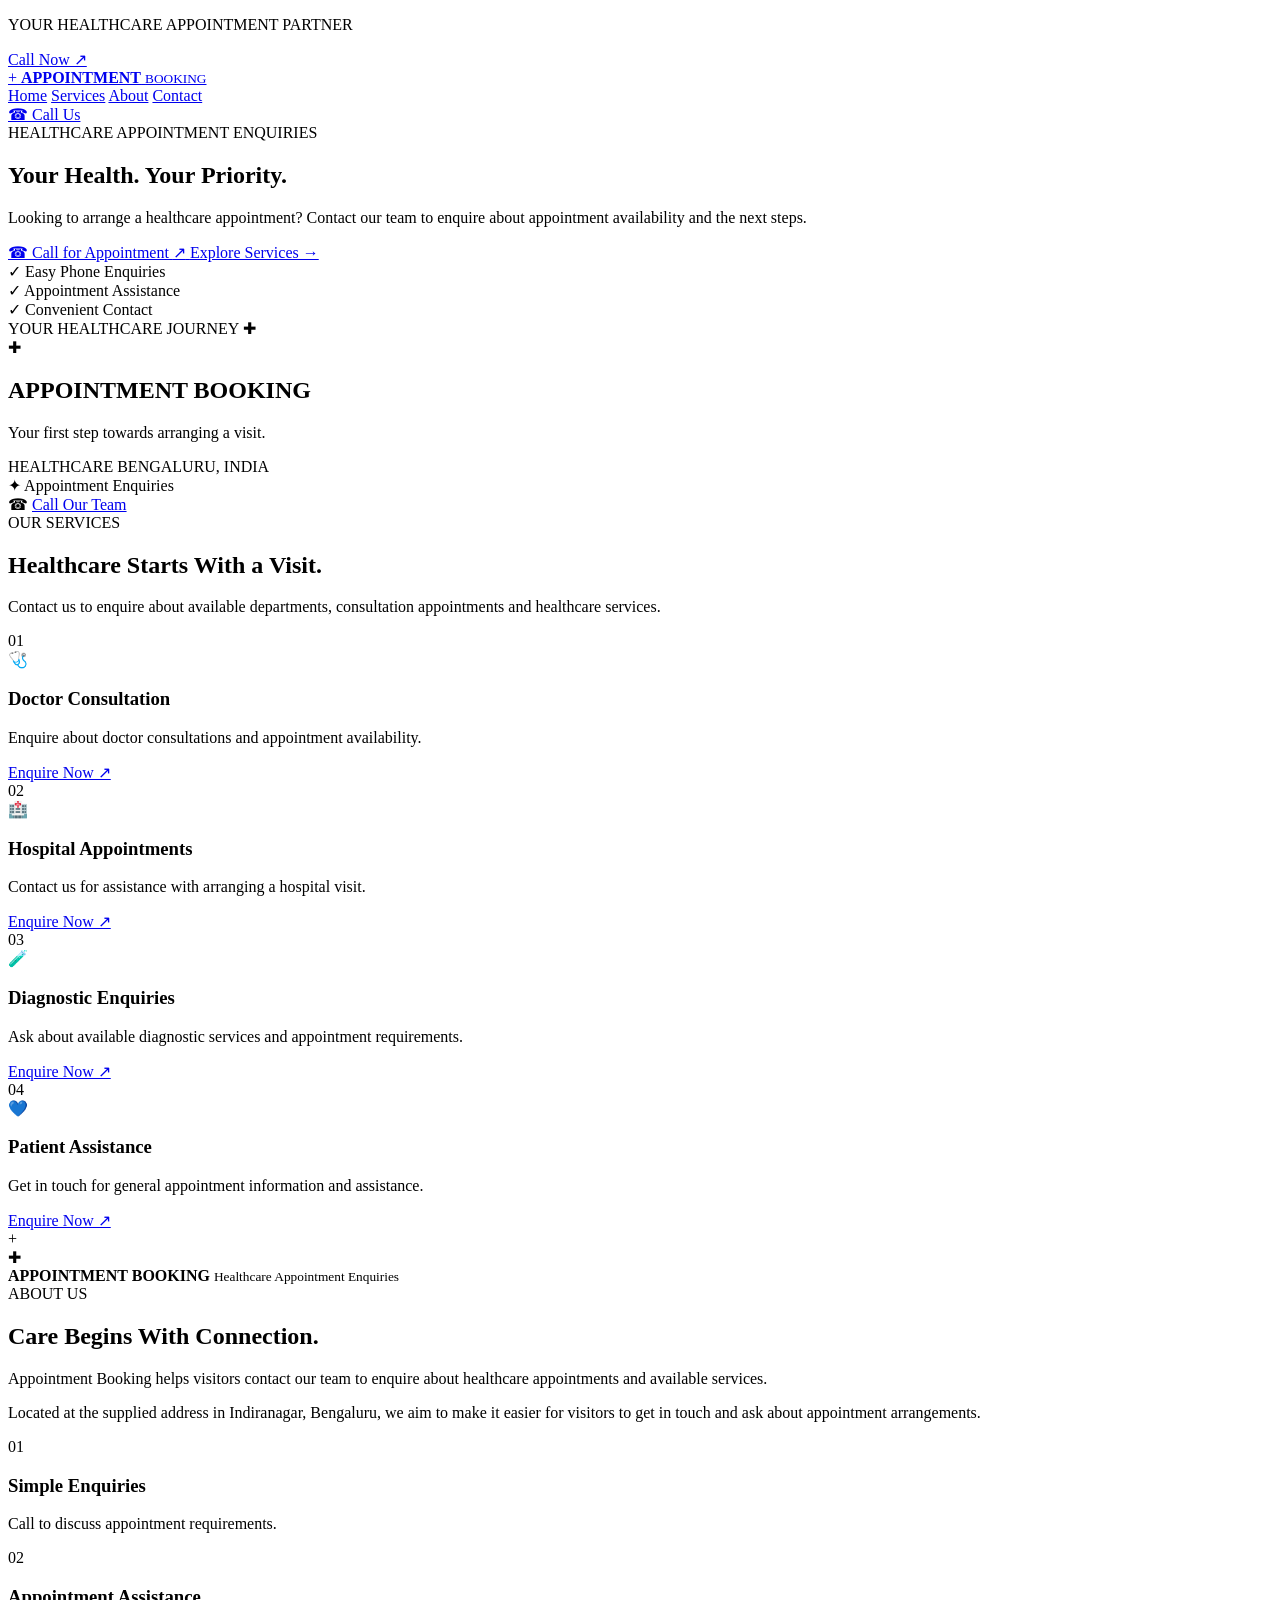
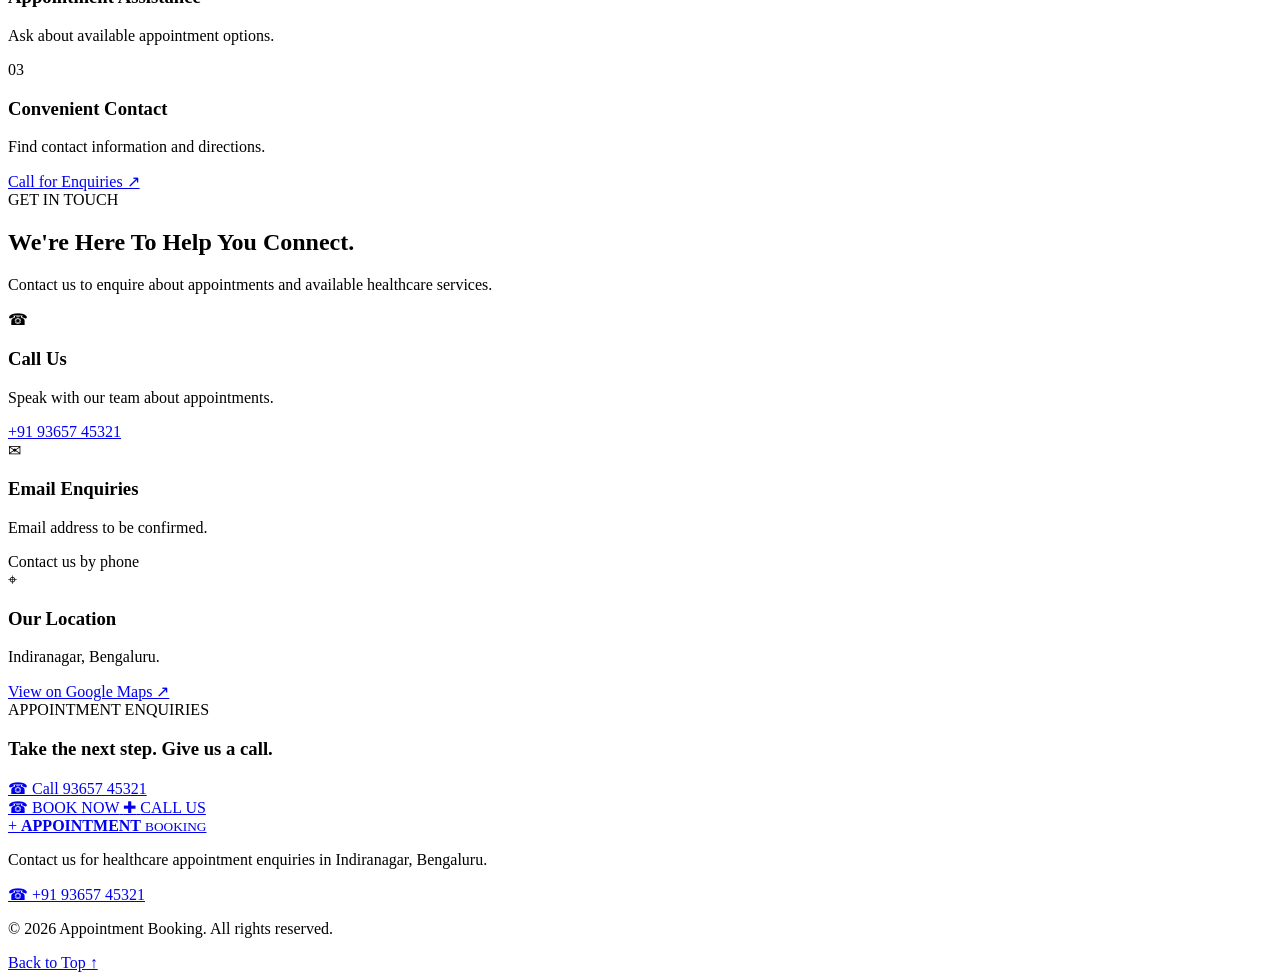
==== index.html @ e83b5f68 "Rename index (1).html to index.html" ====
<!DOCTYPE html>
<html lang="en">
<head>
    <meta charset="UTF-8">
    <meta name="viewport" content="width=device-width, initial-scale=1.0">
    <meta name="theme-color" content="#12304a">

    <meta name="description" content="Appointment Booking - Contact us to enquire about hospital appointments and healthcare services in Indiranagar, Bengaluru.">

    <title>Appointment Booking | Healthcare Appointments</title>

    <link rel="stylesheet" href="style.css">

    <link rel="preconnect" href="https://fonts.googleapis.com">
    <link rel="preconnect" href="https://fonts.gstatic.com" crossorigin>

    <link href="https://fonts.googleapis.com/css2?family=DM+Sans:wght@400;500;600;700&family=Manrope:wght@400;500;600;700;800&display=swap" rel="stylesheet">
</head>

<body>

<!-- ANNOUNCEMENT BAR -->
<div class="announcement-bar">
    <p>YOUR HEALTHCARE APPOINTMENT PARTNER</p>
    <a href="tel:+919365745321">Call Now ↗</a>
</div>

<!-- HEADER -->
<header class="main-header">

    <a href="#home" class="logo">
        <span class="logo-icon">+</span>

        <span class="logo-text">
            <strong>APPOINTMENT</strong>
            <small>BOOKING</small>
        </span>
    </a>

    <nav class="navigation">
        <a href="#home">Home</a>
        <a href="#services">Services</a>
        <a href="#about">About</a>
        <a href="#contact">Contact</a>
    </nav>

    <a href="tel:+919365745321" class="header-call">
        ☎ Call Us
    </a>

</header><!-- HERO SECTION -->
<section class="hero" id="home">

    <div class="hero-content">

        <div class="hero-badge">
            <span class="status-dot"></span>
            HEALTHCARE APPOINTMENT ENQUIRIES
        </div>

        <h1>
            Your Health.
            <span>Your Priority.</span>
        </h1>

        <p class="hero-description">
            Looking to arrange a healthcare appointment?
            Contact our team to enquire about appointment
            availability and the next steps.
        </p>

        <div class="hero-buttons">

            <a href="tel:+919365745321" class="btn-primary">
                ☎ Call for Appointment
                <span>↗</span>
            </a>

            <a href="#services" class="btn-secondary">
                Explore Services →
            </a>

        </div>

        <div class="hero-features">

            <div class="hero-feature">
                <span class="feature-icon">✓</span>
                Easy Phone Enquiries
            </div>

            <div class="hero-feature">
                <span class="feature-icon">✓</span>
                Appointment Assistance
            </div>

            <div class="hero-feature">
                <span class="feature-icon">✓</span>
                Convenient Contact
            </div>

        </div>

    </div>

    <div class="hero-visual">

        <div class="visual-glow"></div>

        <div class="repair-card medical-card">

            <div class="repair-card-top">
                <span class="card-label">YOUR HEALTHCARE JOURNEY</span>
                <span class="card-symbol">✚</span>
            </div>

            <div class="tool-illustration">
                <div class="tool-circle">
                    <span>✚</span>
                </div>
            </div>

            <h2>APPOINTMENT BOOKING</h2>

            <p>
                Your first step towards arranging a visit.
            </p>

            <div class="card-divider"></div>

            <div class="card-bottom">
                <span>HEALTHCARE</span>
                <span>BENGALURU, INDIA</span>
            </div>

        </div>

        <div class="floating-note note-top">
            <span>✦</span>
            Appointment Enquiries
        </div>

        <div class="floating-note note-bottom">
            <span>☎</span>
            <a href="tel:+919365745321">Call Our Team</a>
        </div>

    </div>

</section><!-- SERVICES SECTION -->
<section class="services-section" id="services">

    <div class="section-heading">

        <span class="section-tag">OUR SERVICES</span>

        <h2>
            Healthcare Starts
            <span>With a Visit.</span>
        </h2>

        <p>
            Contact us to enquire about available departments,
            consultation appointments and healthcare services.
        </p>

    </div>

    <div class="services-grid">

        <article class="service-card">
            <div class="service-number">01</div>
            <div class="service-icon">🩺</div>
            <h3>Doctor Consultation</h3>
            <p>
                Enquire about doctor consultations and
                appointment availability.
            </p>
            <a href="tel:+919365745321">Enquire Now ↗</a>
        </article>

        <article class="service-card">
            <div class="service-number">02</div>
            <div class="service-icon">🏥</div>
            <h3>Hospital Appointments</h3>
            <p>
                Contact us for assistance with arranging
                a hospital visit.
            </p>
            <a href="tel:+919365745321">Enquire Now ↗</a>
        </article>

        <article class="service-card">
            <div class="service-number">03</div>
            <div class="service-icon">🧪</div>
            <h3>Diagnostic Enquiries</h3>
            <p>
                Ask about available diagnostic services
                and appointment requirements.
            </p>
            <a href="tel:+919365745321">Enquire Now ↗</a>
        </article>

        <article class="service-card">
            <div class="service-number">04</div>
            <div class="service-icon">💙</div>
            <h3>Patient Assistance</h3>
            <p>
                Get in touch for general appointment
                information and assistance.
            </p>
            <a href="tel:+919365745321">Enquire Now ↗</a>
        </article>

    </div>

</section><!-- ABOUT SECTION -->
<section class="about-section" id="about">

    <div class="about-visual medical-visual">

        <div class="about-decoration">
            +
        </div>

        <div class="about-label">
            <span class="about-label-icon">✚</span>

            <div>
                <strong>APPOINTMENT BOOKING</strong>
                <small>Healthcare Appointment Enquiries</small>
            </div>
        </div>

    </div>

    <div class="about-content">

        <span class="section-tag">ABOUT US</span>

        <h2>
            Care Begins
            <span>With Connection.</span>
        </h2>

        <p>
            Appointment Booking helps visitors contact our team
            to enquire about healthcare appointments and
            available services.
        </p>

        <p>
            Located at the supplied address in Indiranagar,
            Bengaluru, we aim to make it easier for visitors
            to get in touch and ask about appointment arrangements.
        </p>

        <div class="about-points">

            <div class="about-point">
                <span>01</span>
                <div>
                    <h3>Simple Enquiries</h3>
                    <p>Call to discuss appointment requirements.</p>
                </div>
            </div>

            <div class="about-point">
                <span>02</span>
                <div>
                    <h3>Appointment Assistance</h3>
                    <p>Ask about available appointment options.</p>
                </div>
            </div>

            <div class="about-point">
                <span>03</span>
                <div>
                    <h3>Convenient Contact</h3>
                    <p>Find contact information and directions.</p>
                </div>
            </div>

        </div>

        <a href="tel:+919365745321" class="btn-primary">
            Call for Enquiries ↗
        </a>

    </div>

</section><!-- CONTACT SECTION -->
<section class="contact-section" id="contact">

    <div class="contact-heading">

        <span class="section-tag">GET IN TOUCH</span>

        <h2>
            We're Here
            <span>To Help You Connect.</span>
        </h2>

        <p>
            Contact us to enquire about appointments
            and available healthcare services.
        </p>

    </div>

    <div class="contact-grid">

        <div class="contact-card">

            <span class="contact-icon">☎</span>

            <h3>Call Us</h3>

            <p>Speak with our team about appointments.</p>

            <a href="tel:+919365745321">
                +91 93657 45321
            </a>

        </div>

        <div class="contact-card">

            <span class="contact-icon">✉</span>

            <h3>Email Enquiries</h3>

            <p>Email address to be confirmed.</p>

            <span class="contact-detail">
                Contact us by phone
            </span>

        </div>

        <div class="contact-card">

            <span class="contact-icon">⌖</span>

            <h3>Our Location</h3>

            <p>Indiranagar, Bengaluru.</p>

            <a
                href="https://www.google.com/maps/search/?api=1&query=3280%2C%2012th%20Main%20Road%2C%20HAL%202nd%20Stage%2C%20Appareddipalya%2C%20Indiranagar%2C%20Bengaluru%2C%20Karnataka%20560008"
                target="_blank"
                rel="noopener noreferrer">
                View on Google Maps ↗
            </a>

        </div>

    </div>

    <div class="contact-cta">

        <div>
            <span class="cta-label">APPOINTMENT ENQUIRIES</span>
            <h3>Take the next step. Give us a call.</h3>
        </div>

        <a href="tel:+919365745321" class="btn-light">
            ☎ Call 93657 45321
        </a>

    </div>

</section><!-- LEFT HANGING CALL BUTTON -->
<a
    href="tel:+919365745321"
    class="hanging-call hanging-left"
    aria-label="Call for hospital appointment enquiries">

    <span class="hanging-icon">☎</span>
    <span class="hanging-text">BOOK NOW</span>

</a>

<!-- RIGHT HANGING CALL BUTTON -->
<a
    href="tel:+919365745321"
    class="hanging-call hanging-right"
    aria-label="Call for appointment assistance">

    <span class="hanging-icon">✚</span>
    <span class="hanging-text">CALL US</span>

</a><!-- FOOTER -->
<footer class="site-footer">

    <div class="footer-main">

        <a href="#home" class="logo footer-logo">

            <span class="logo-icon">+</span>

            <span class="logo-text">
                <strong>APPOINTMENT</strong>
                <small>BOOKING</small>
            </span>

        </a>

        <p>
            Contact us for healthcare appointment enquiries
            in Indiranagar, Bengaluru.
        </p>

        <a href="tel:+919365745321" class="footer-phone">
            ☎ +91 93657 45321
        </a>

    </div>

    <div class="footer-bottom">

        <p>
            © <span id="current-year">2026</span>
            Appointment Booking. All rights reserved.
        </p>

        <a href="#home">Back to Top ↑</a>

    </div>

</footer>

<script>
    document.getElementById("current-year").textContent =
        new Date().getFullYear();
</script>

</body>
</html>
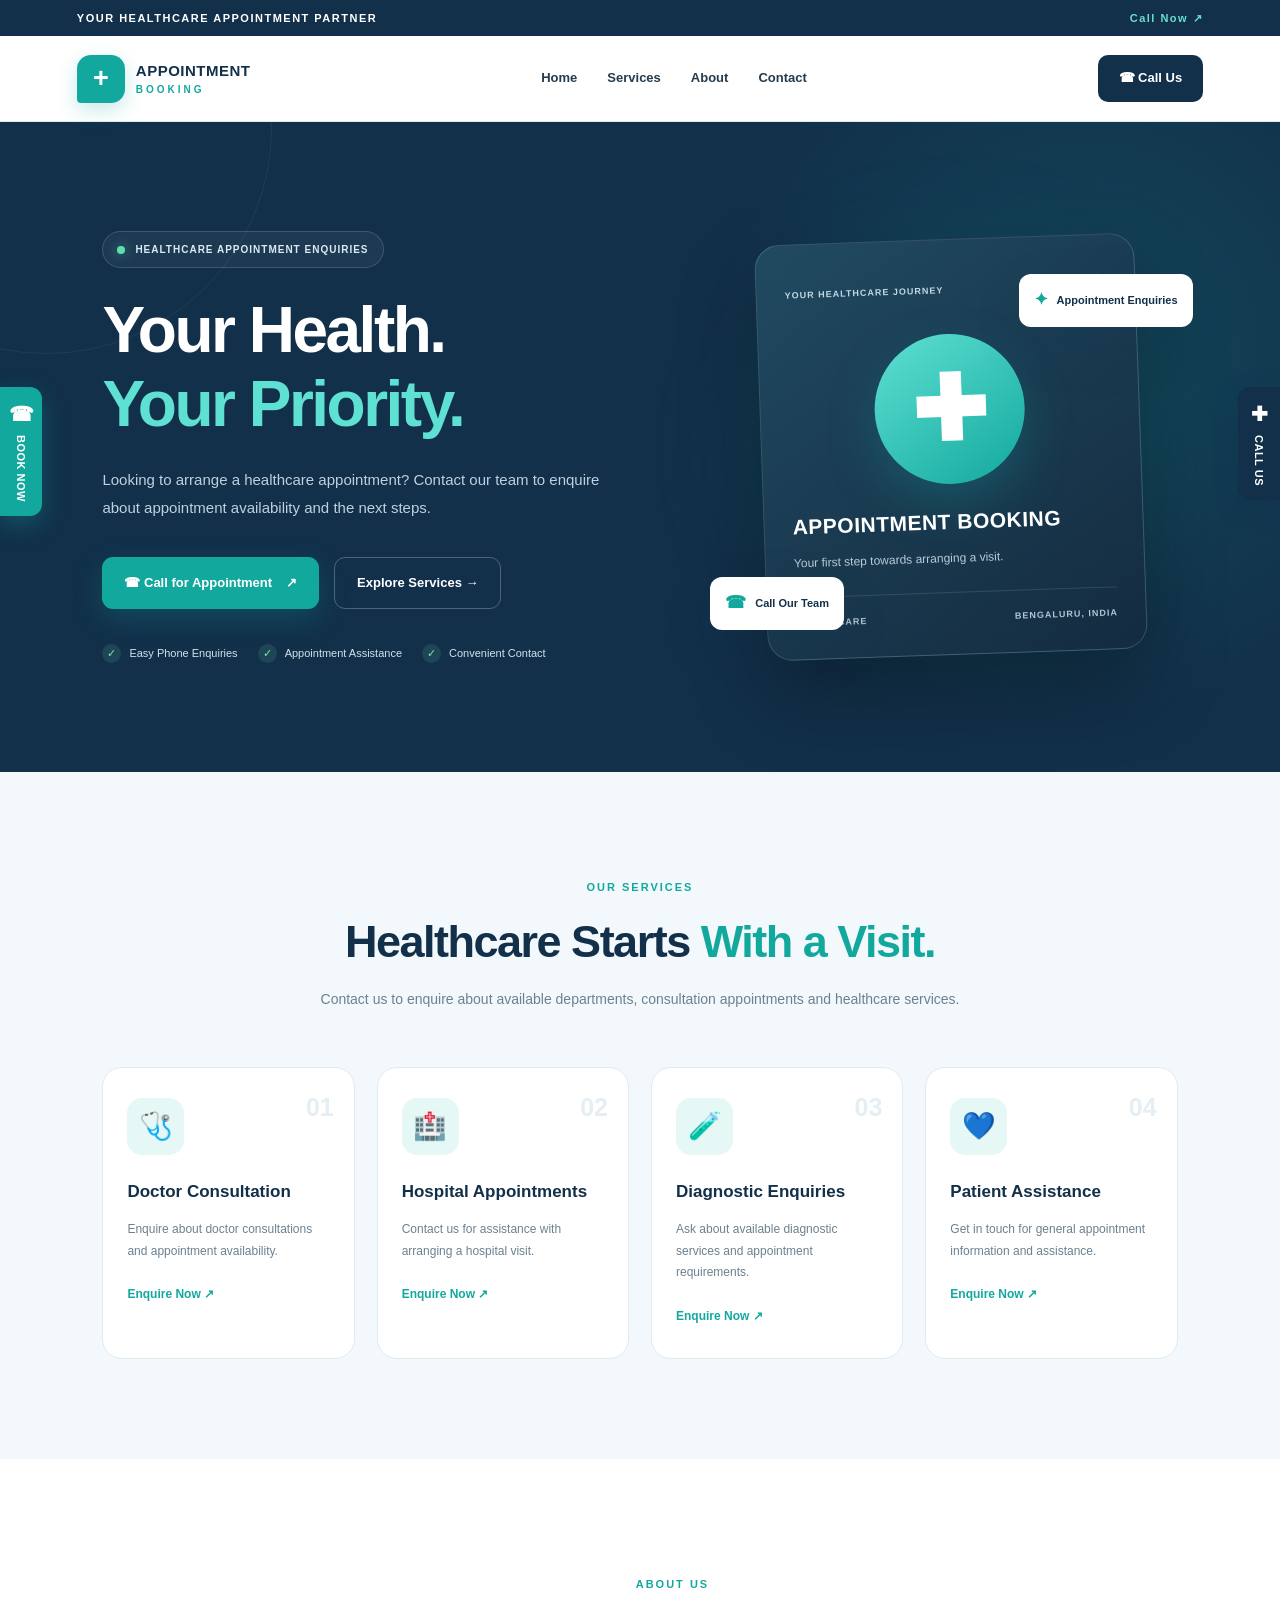
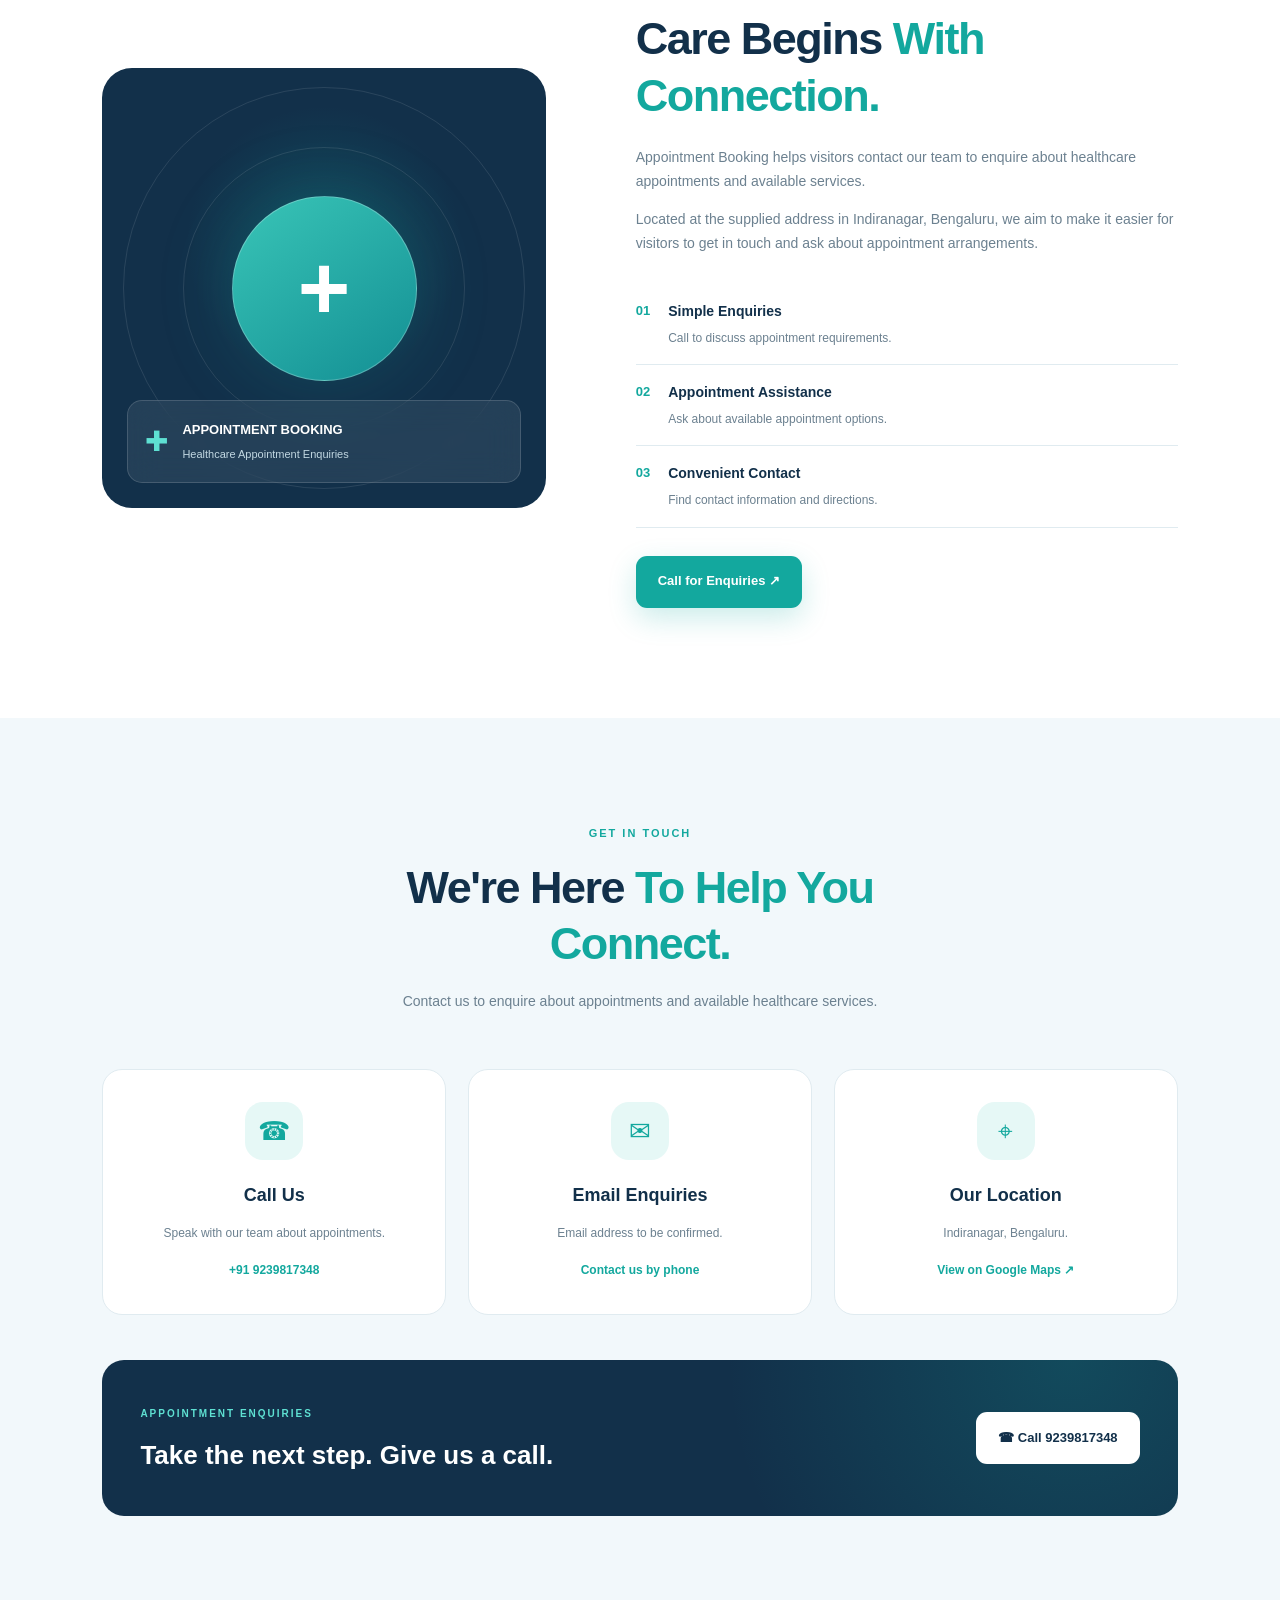
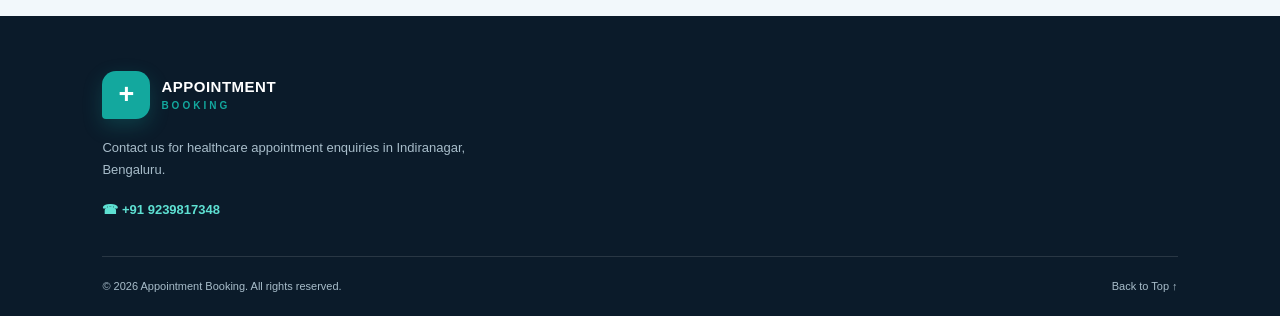
==== commit 6d35f3dd: "Update index.html" ====
--- a/index.html
+++ b/index.html
@@ -22,7 +22,7 @@
 <!-- ANNOUNCEMENT BAR -->
 <div class="announcement-bar">
     <p>YOUR HEALTHCARE APPOINTMENT PARTNER</p>
-    <a href="tel:+919365745321">Call Now ↗</a>
+    <a href="tel:+919239817348">Call Now ↗</a>
 </div>
 
 <!-- HEADER -->
@@ -44,7 +44,7 @@
         <a href="#contact">Contact</a>
     </nav>
 
-    <a href="tel:+919365745321" class="header-call">
+    <a href="tel:+919239817348" class="header-call">
         ☎ Call Us
     </a>
 
@@ -71,7 +71,7 @@
 
         <div class="hero-buttons">
 
-            <a href="tel:+919365745321" class="btn-primary">
+            <a href="tel:+919239817348" class="btn-primary">
                 ☎ Call for Appointment
                 <span>↗</span>
             </a>
@@ -142,7 +142,7 @@
 
         <div class="floating-note note-bottom">
             <span>☎</span>
-            <a href="tel:+919365745321">Call Our Team</a>
+            <a href="tel:+919239817348">Call Our Team</a>
         </div>
 
     </div>
@@ -176,7 +176,7 @@
                 Enquire about doctor consultations and
                 appointment availability.
             </p>
-            <a href="tel:+919365745321">Enquire Now ↗</a>
+            <a href="tel:+919239817348">Enquire Now ↗</a>
         </article>
 
         <article class="service-card">
@@ -187,7 +187,7 @@
                 Contact us for assistance with arranging
                 a hospital visit.
             </p>
-            <a href="tel:+919365745321">Enquire Now ↗</a>
+            <a href="tel:+919239817348">Enquire Now ↗</a>
         </article>
 
         <article class="service-card">
@@ -198,7 +198,7 @@
                 Ask about available diagnostic services
                 and appointment requirements.
             </p>
-            <a href="tel:+919365745321">Enquire Now ↗</a>
+            <a href="tel:+919239817348">Enquire Now ↗</a>
         </article>
 
         <article class="service-card">
@@ -209,7 +209,7 @@
                 Get in touch for general appointment
                 information and assistance.
             </p>
-            <a href="tel:+919365745321">Enquire Now ↗</a>
+            <a href="tel:+919239817348">Enquire Now ↗</a>
         </article>
 
     </div>
@@ -283,7 +283,7 @@
 
         </div>
 
-        <a href="tel:+919365745321" class="btn-primary">
+        <a href="tel:+919239817348" class="btn-primary">
             Call for Enquiries ↗
         </a>
 
@@ -318,8 +318,8 @@
 
             <p>Speak with our team about appointments.</p>
 
-            <a href="tel:+919365745321">
-                +91 93657 45321
+            <a href="tel:+919239817348">
+                +91 9239817348
             </a>
 
         </div>
@@ -364,8 +364,8 @@
             <h3>Take the next step. Give us a call.</h3>
         </div>
 
-        <a href="tel:+919365745321" class="btn-light">
-            ☎ Call 93657 45321
+        <a href="tel:+919239817348" class="btn-light">
+            ☎ Call 9239817348
         </a>
 
     </div>
@@ -383,7 +383,7 @@
 
 <!-- RIGHT HANGING CALL BUTTON -->
 <a
-    href="tel:+919365745321"
+    href="tel:+919239817348"
     class="hanging-call hanging-right"
     aria-label="Call for appointment assistance">
 
@@ -411,8 +411,8 @@
             in Indiranagar, Bengaluru.
         </p>
 
-        <a href="tel:+919365745321" class="footer-phone">
-            ☎ +91 93657 45321
+        <a href="tel:+919239817348" class="footer-phone">
+            ☎ +91 9239817348
         </a>
 
     </div>
--- a/style.css
+++ b/style.css
@@ -0,0 +1,1222 @@
+/* ========================================
+   APPOINTMENT BOOKING
+   PREMIUM HEALTHCARE WEBSITE
+======================================== */
+
+:root {
+    --navy: #12304a;
+    --navy-light: #1b4662;
+    --orange: #13a89e;
+    --orange-light: #39c5b7;
+    --white: #ffffff;
+    --background: #f2f8fb;
+    --text: #263b4b;
+    --muted: #6c8190;
+    --border: #e0ebf0;
+    --radius: 20px;
+    --shadow: 0 20px 60px rgba(18, 48, 74, 0.08);
+}
+
+* {
+    margin: 0;
+    padding: 0;
+    box-sizing: border-box;
+}
+
+html {
+    scroll-behavior: smooth;
+    scroll-padding-top: 100px;
+}
+
+body {
+    font-family: 'DM Sans', sans-serif;
+    background: var(--white);
+    color: var(--text);
+    line-height: 1.7;
+    overflow-x: hidden;
+}
+
+a {
+    text-decoration: none;
+    color: inherit;
+}
+
+a:focus-visible {
+    outline: 3px solid var(--orange);
+    outline-offset: 4px;
+}
+
+::selection {
+    background: var(--orange);
+    color: var(--white);
+}
+
+/* ANNOUNCEMENT BAR */
+
+.announcement-bar {
+    min-height: 36px;
+    padding: 7px 6%;
+    background: var(--navy);
+    color: var(--white);
+    display: flex;
+    align-items: center;
+    justify-content: space-between;
+    gap: 12px;
+    font-size: 11px;
+    letter-spacing: 1.5px;
+    font-weight: 700;
+}
+
+.announcement-bar a {
+    color: #69e0d3;
+}
+
+/* HEADER */
+
+.main-header {
+    min-height: 86px;
+    padding: 16px 6%;
+    display: flex;
+    align-items: center;
+    justify-content: space-between;
+    gap: 24px;
+    background: rgba(255, 255, 255, 0.96);
+    border-bottom: 1px solid var(--border);
+    position: sticky;
+    top: 0;
+    z-index: 100;
+    backdrop-filter: blur(14px);
+}
+
+.logo {
+    display: inline-flex;
+    align-items: center;
+    gap: 11px;
+    flex-shrink: 0;
+}
+
+.logo-icon {
+    width: 48px;
+    height: 48px;
+    display: grid;
+    place-items: center;
+    background: var(--orange);
+    color: var(--white);
+    border-radius: 14px 14px 14px 4px;
+    font-family: 'Manrope', sans-serif;
+    font-size: 27px;
+    font-weight: 800;
+    box-shadow: 0 7px 20px rgba(19, 168, 158, 0.24);
+}
+
+.logo-text {
+    display: flex;
+    flex-direction: column;
+    line-height: 1.2;
+    font-family: 'Manrope', sans-serif;
+}
+
+.logo-text strong {
+    font-size: 15px;
+    letter-spacing: 0.5px;
+    color: var(--navy);
+}
+
+.logo-text small {
+    margin-top: 4px;
+    font-size: 10px;
+    font-weight: 700;
+    letter-spacing: 3px;
+    color: var(--orange);
+}
+
+.navigation {
+    display: flex;
+    align-items: center;
+    gap: 30px;
+}
+
+.navigation a {
+    font-size: 13px;
+    font-weight: 600;
+    color: var(--text);
+    transition: color 0.25s ease;
+}
+
+.navigation a:hover {
+    color: var(--orange);
+}
+
+.header-call {
+    display: inline-flex;
+    align-items: center;
+    justify-content: center;
+    padding: 12px 21px;
+    border-radius: 10px;
+    background: var(--navy);
+    color: var(--white);
+    font-size: 13px;
+    font-weight: 700;
+    transition: 0.25s ease;
+}
+
+.header-call:hover {
+    background: var(--orange);
+    transform: translateY(-2px);
+}/* HERO SECTION */
+
+.hero {
+    min-height: 650px;
+    padding: 90px 8%;
+    background:
+        radial-gradient(
+            circle at 85% 35%,
+            rgba(19, 168, 158, 0.18),
+            transparent 32%
+        ),
+        var(--navy);
+    display: grid;
+    grid-template-columns: 1.1fr 0.9fr;
+    align-items: center;
+    gap: 70px;
+    overflow: hidden;
+    position: relative;
+}
+
+.hero::before {
+    content: "";
+    position: absolute;
+    width: 450px;
+    height: 450px;
+    border: 1px solid rgba(255, 255, 255, 0.06);
+    border-radius: 50%;
+    top: -220px;
+    left: -180px;
+}
+
+.hero-content {
+    position: relative;
+    z-index: 2;
+    animation: fadeUp 0.8s ease both;
+}
+
+.hero-badge {
+    display: inline-flex;
+    align-items: center;
+    gap: 10px;
+    padding: 9px 14px;
+    border: 1px solid rgba(255, 255, 255, 0.15);
+    background: rgba(255, 255, 255, 0.05);
+    color: #dbeaf2;
+    border-radius: 50px;
+    font-size: 10px;
+    font-weight: 700;
+    letter-spacing: 1px;
+    margin-bottom: 26px;
+}
+
+.status-dot {
+    width: 8px;
+    height: 8px;
+    background: #60dfae;
+    border-radius: 50%;
+    box-shadow: 0 0 12px rgba(96, 223, 174, 0.5);
+}
+
+.hero h1 {
+    color: var(--white);
+    font-family: 'Manrope', sans-serif;
+    font-size: clamp(38px, 5vw, 65px);
+    line-height: 1.15;
+    letter-spacing: -2.5px;
+    font-weight: 800;
+}
+
+.hero h1 span {
+    display: block;
+    color: #5ee0d2;
+}
+
+.hero-description {
+    max-width: 510px;
+    margin-top: 24px;
+    color: #bfd0df;
+    font-size: 15px;
+    line-height: 1.9;
+}
+
+.hero-buttons {
+    display: flex;
+    flex-wrap: wrap;
+    gap: 15px;
+    margin-top: 34px;
+}
+
+.btn-primary,
+.btn-secondary,
+.btn-light {
+    min-height: 52px;
+    padding: 14px 22px;
+    border-radius: 11px;
+    display: inline-flex;
+    align-items: center;
+    justify-content: center;
+    gap: 14px;
+    font-size: 13px;
+    font-weight: 700;
+    transition: 0.3s ease;
+}
+
+.btn-primary {
+    color: var(--white);
+    background: var(--orange);
+    box-shadow: 0 10px 28px rgba(19, 168, 158, 0.22);
+}
+
+.btn-primary:hover {
+    background: var(--orange-light);
+    transform: translateY(-3px);
+}
+
+.btn-secondary {
+    color: var(--white);
+    border: 1px solid rgba(255, 255, 255, 0.25);
+}
+
+.btn-secondary:hover {
+    background: rgba(255, 255, 255, 0.08);
+    transform: translateY(-3px);
+}
+
+.hero-features {
+    display: flex;
+    flex-wrap: wrap;
+    gap: 20px;
+    margin-top: 35px;
+}
+
+.hero-feature {
+    display: flex;
+    align-items: center;
+    gap: 8px;
+    color: #d4e1eb;
+    font-size: 11px;
+}
+
+.feature-icon {
+    display: grid;
+    place-items: center;
+    width: 19px;
+    height: 19px;
+    border-radius: 50%;
+    color: #7be5ac;
+    background: rgba(123, 229, 172, 0.12);
+    font-size: 11px;
+}
+
+/* HERO VISUAL */
+
+.hero-visual {
+    position: relative;
+    min-height: 390px;
+    display: grid;
+    place-items: center;
+    animation: fadeUp 1s ease both;
+}
+
+.visual-glow {
+    position: absolute;
+    width: 330px;
+    height: 330px;
+    background: rgba(19, 168, 158, 0.2);
+    filter: blur(65px);
+    border-radius: 50%;
+}
+
+.repair-card {
+    position: relative;
+    z-index: 2;
+    width: min(100%, 380px);
+    padding: 28px;
+    color: var(--white);
+    background: linear-gradient(145deg, #204a61, #142b40);
+    border: 1px solid rgba(255, 255, 255, 0.15);
+    border-radius: 25px;
+    box-shadow: 0 35px 80px rgba(0, 0, 0, 0.3);
+    transform: rotate(-2deg);
+}
+
+.repair-card-top,
+.card-bottom {
+    display: flex;
+    align-items: center;
+    justify-content: space-between;
+    gap: 10px;
+}
+
+.card-label {
+    font-size: 9px;
+    letter-spacing: 1px;
+    color: #c1d8e4;
+    font-weight: 700;
+}
+
+.card-symbol {
+    color: #5ee0d2;
+    font-size: 27px;
+}
+
+.tool-illustration {
+    height: 190px;
+    display: grid;
+    place-items: center;
+}
+
+.tool-circle {
+    width: 150px;
+    height: 150px;
+    display: grid;
+    place-items: center;
+    background: linear-gradient(145deg, #5ee0d2, #13a89e);
+    border-radius: 50%;
+    color: var(--white);
+    font-size: 90px;
+    font-weight: 800;
+    box-shadow: 0 20px 50px rgba(19, 168, 158, 0.25);
+    animation: floatTool 4s ease-in-out infinite;
+}
+
+.repair-card h2 {
+    font-family: 'Manrope', sans-serif;
+    font-size: 21px;
+    letter-spacing: 0.5px;
+}
+
+.repair-card > p {
+    color: #b8cbd9;
+    font-size: 12px;
+    margin-top: 8px;
+}
+
+.card-divider {
+    height: 1px;
+    margin: 24px 0 18px;
+    background: rgba(255, 255, 255, 0.12);
+}
+
+.card-bottom {
+    color: #b1c4d3;
+    font-size: 9px;
+    letter-spacing: 1px;
+    font-weight: 700;
+}
+
+.floating-note {
+    position: absolute;
+    z-index: 3;
+    display: flex;
+    align-items: center;
+    gap: 9px;
+    padding: 12px 15px;
+    border-radius: 12px;
+    background: var(--white);
+    color: var(--navy);
+    font-size: 11px;
+    font-weight: 700;
+    box-shadow: var(--shadow);
+    animation: floatNote 4s ease-in-out infinite;
+}
+
+.floating-note span {
+    color: var(--orange);
+    font-size: 17px;
+}
+
+.note-top {
+    top: 35px;
+    right: -15px;
+}
+
+.note-bottom {
+    bottom: 25px;
+    left: -15px;
+}
+
+.note-bottom a {
+    color: var(--navy);
+}/* SHARED SECTION HEADINGS */
+
+.section-heading,
+.contact-heading {
+    text-align: center;
+    max-width: 650px;
+    margin: 0 auto 55px;
+}
+
+.section-tag {
+    color: var(--orange);
+    font-size: 11px;
+    font-weight: 800;
+    letter-spacing: 2px;
+}
+
+.section-heading h2,
+.about-content h2,
+.contact-heading h2 {
+    margin-top: 15px;
+    font-family: 'Manrope', sans-serif;
+    font-size: clamp(30px, 4vw, 45px);
+    line-height: 1.25;
+    letter-spacing: -1.5px;
+    color: var(--navy);
+}
+
+.section-heading h2 span,
+.about-content h2 span,
+.contact-heading h2 span {
+    color: var(--orange);
+}
+
+.section-heading > p,
+.contact-heading > p {
+    margin-top: 18px;
+    color: var(--muted);
+    font-size: 14px;
+}
+
+/* SERVICES */
+
+.services-section {
+    padding: 100px 8%;
+    background: var(--background);
+}
+
+.services-grid {
+    display: grid;
+    grid-template-columns: repeat(4, minmax(0, 1fr));
+    gap: 22px;
+}
+
+.service-card {
+    position: relative;
+    padding: 30px 24px;
+    min-height: 285px;
+    background: var(--white);
+    border: 1px solid var(--border);
+    border-radius: var(--radius);
+    overflow: hidden;
+    transition: 0.3s ease;
+}
+
+.service-card:hover {
+    transform: translateY(-8px);
+    box-shadow: var(--shadow);
+    border-color: rgba(19, 168, 158, 0.3);
+}
+
+.service-number {
+    position: absolute;
+    top: 18px;
+    right: 20px;
+    color: #e5eef2;
+    font-family: 'Manrope', sans-serif;
+    font-size: 25px;
+    font-weight: 800;
+}
+
+.service-icon {
+    width: 57px;
+    height: 57px;
+    display: grid;
+    place-items: center;
+    background: #e6f8f6;
+    border-radius: 15px;
+    font-size: 27px;
+    margin-bottom: 23px;
+}
+
+.service-card h3 {
+    font-family: 'Manrope', sans-serif;
+    font-size: 17px;
+    color: var(--navy);
+}
+
+.service-card p {
+    margin-top: 12px;
+    color: var(--muted);
+    font-size: 12px;
+    line-height: 1.8;
+}
+
+.service-card > a {
+    display: inline-block;
+    margin-top: 22px;
+    color: var(--orange);
+    font-size: 12px;
+    font-weight: 800;
+}
+
+/* ABOUT */
+
+.about-section {
+    padding: 110px 8%;
+    display: grid;
+    grid-template-columns: 0.9fr 1.1fr;
+    align-items: center;
+    gap: 90px;
+    background: var(--white);
+}
+
+.about-visual {
+    min-height: 440px;
+    position: relative;
+    display: grid;
+    place-items: center;
+    border-radius: 30px;
+    overflow: hidden;
+    background:
+        radial-gradient(
+            circle at 50% 40%,
+            rgba(19, 168, 158, 0.22),
+            transparent 40%
+        ),
+        var(--navy);
+}
+
+.about-visual::before,
+.about-visual::after {
+    content: "";
+    position: absolute;
+    width: 280px;
+    height: 280px;
+    border: 1px solid rgba(255, 255, 255, 0.1);
+    border-radius: 50%;
+}
+
+.about-visual::after {
+    width: 400px;
+    height: 400px;
+}
+
+.about-decoration {
+    width: 185px;
+    height: 185px;
+    display: grid;
+    place-items: center;
+    border-radius: 50%;
+    border: 1px solid rgba(255, 255, 255, 0.25);
+    color: var(--white);
+    font-family: 'Manrope', sans-serif;
+    font-size: 90px;
+    font-weight: 800;
+    background: linear-gradient(145deg, #39c5b7, #138f94);
+    box-shadow: 0 0 80px rgba(19, 168, 158, 0.2);
+    z-index: 1;
+}
+
+.about-label {
+    position: absolute;
+    bottom: 25px;
+    left: 25px;
+    right: 25px;
+    display: flex;
+    align-items: center;
+    gap: 14px;
+    padding: 17px;
+    border: 1px solid rgba(255, 255, 255, 0.15);
+    background: rgba(255, 255, 255, 0.08);
+    backdrop-filter: blur(15px);
+    border-radius: 15px;
+    color: var(--white);
+    z-index: 2;
+}
+
+.about-label-icon {
+    color: #5ee0d2;
+    font-size: 28px;
+}
+
+.about-label strong,
+.about-label small {
+    display: block;
+}
+
+.about-label strong {
+    font-size: 13px;
+}
+
+.about-label small {
+    margin-top: 4px;
+    color: #c2d8e2;
+    font-size: 11px;
+}
+
+.about-content h2 {
+    margin-bottom: 22px;
+}
+
+.about-content > p {
+    color: var(--muted);
+    font-size: 14px;
+    margin-bottom: 15px;
+}
+
+.about-points {
+    margin: 28px 0;
+}
+
+.about-point {
+    display: flex;
+    gap: 18px;
+    padding: 16px 0;
+    border-bottom: 1px solid var(--border);
+}
+
+.about-point > span {
+    color: var(--orange);
+    font-size: 13px;
+    font-weight: 800;
+}
+
+.about-point h3 {
+    font-family: 'Manrope', sans-serif;
+    font-size: 14px;
+    color: var(--navy);
+}
+
+.about-point p {
+    margin-top: 4px;
+    color: var(--muted);
+    font-size: 12px;
+}/* CONTACT SECTION */
+
+.contact-section {
+    padding: 100px 8%;
+    background: var(--background);
+}
+
+.contact-grid {
+    display: grid;
+    grid-template-columns: repeat(3, minmax(0, 1fr));
+    gap: 22px;
+}
+
+.contact-card {
+    padding: 32px 25px;
+    text-align: center;
+    border: 1px solid var(--border);
+    background: var(--white);
+    border-radius: var(--radius);
+    transition: 0.3s ease;
+}
+
+.contact-card:hover {
+    transform: translateY(-6px);
+    box-shadow: var(--shadow);
+}
+
+.contact-icon {
+    width: 58px;
+    height: 58px;
+    display: grid;
+    place-items: center;
+    margin: 0 auto 20px;
+    border-radius: 18px;
+    color: var(--orange);
+    background: #e6f8f6;
+    font-size: 26px;
+}
+
+.contact-card h3 {
+    color: var(--navy);
+    font-family: 'Manrope', sans-serif;
+    font-size: 18px;
+}
+
+.contact-card p {
+    margin: 12px 0;
+    color: var(--muted);
+    font-size: 12px;
+}
+
+.contact-card a,
+.contact-detail {
+    color: var(--orange);
+    font-size: 12px;
+    font-weight: 700;
+    overflow-wrap: anywhere;
+}
+
+/* CONTACT CALL-TO-ACTION */
+
+.contact-cta {
+    display: flex;
+    align-items: center;
+    justify-content: space-between;
+    gap: 25px;
+    margin-top: 45px;
+    padding: 38px;
+    color: var(--white);
+    background:
+        radial-gradient(
+            circle at 90% 0,
+            rgba(19, 168, 158, 0.22),
+            transparent 35%
+        ),
+        var(--navy);
+    border-radius: 22px;
+}
+
+.cta-label {
+    color: #5ee0d2;
+    font-size: 10px;
+    letter-spacing: 2px;
+    font-weight: 800;
+}
+
+.contact-cta h3 {
+    margin-top: 8px;
+    font-family: 'Manrope', sans-serif;
+    font-size: clamp(18px, 2.5vw, 26px);
+}
+
+.btn-light {
+    flex-shrink: 0;
+    color: var(--navy);
+    background: var(--white);
+}
+
+.btn-light:hover {
+    color: var(--white);
+    background: var(--orange);
+}
+
+/* FOOTER */
+
+.site-footer {
+    padding: 55px 8% 20px;
+    background: #0b1b2a;
+    color: var(--white);
+}
+
+.footer-main {
+    padding-bottom: 35px;
+    display: flex;
+    flex-direction: column;
+    align-items: flex-start;
+    gap: 18px;
+}
+
+.footer-logo .logo-text strong {
+    color: var(--white);
+}
+
+.footer-main > p {
+    max-width: 420px;
+    color: #a8bdca;
+    font-size: 13px;
+}
+
+.footer-phone {
+    color: #5ee0d2;
+    font-size: 13px;
+    font-weight: 700;
+}
+
+.footer-bottom {
+    display: flex;
+    align-items: center;
+    justify-content: space-between;
+    gap: 15px;
+    padding-top: 20px;
+    border-top: 1px solid rgba(255, 255, 255, 0.12);
+}
+
+.footer-bottom p,
+.footer-bottom a {
+    color: #a8bdca;
+    font-size: 11px;
+}
+
+.footer-bottom a:hover {
+    color: #5ee0d2;
+}/* ========================================
+   TWO HANGING CALL BUTTONS
+======================================== */
+
+.hanging-call {
+    position: fixed;
+    top: 43%;
+    z-index: 999;
+    display: flex;
+    align-items: center;
+    justify-content: center;
+    gap: 8px;
+    padding: 15px 11px;
+    color: var(--white);
+    background: var(--orange);
+    box-shadow: 0 8px 25px rgba(19, 168, 158, 0.3);
+    font-size: 11px;
+    font-weight: 800;
+    letter-spacing: 0.5px;
+    writing-mode: vertical-rl;
+    border-radius: 0 12px 12px 0;
+    transition: 0.3s ease;
+    animation: callPulse 2.5s infinite;
+}
+
+/* LEFT BUTTON */
+
+.hanging-left {
+    left: 0;
+    border-radius: 0 12px 12px 0;
+}
+
+/* RIGHT BUTTON */
+
+.hanging-right {
+    right: 0;
+    color: var(--white);
+    background: var(--navy);
+    border-radius: 12px 0 0 12px;
+    box-shadow: 0 8px 25px rgba(18, 48, 74, 0.3);
+}
+
+.hanging-icon {
+    font-size: 20px;
+    line-height: 1;
+}
+
+.hanging-text {
+    display: inline-block;
+}
+
+.hanging-left:hover {
+    background: #0b8f87;
+    padding-left: 15px;
+}
+
+.hanging-right:hover {
+    background: #24516d;
+    padding-right: 15px;
+}
+
+/* ANIMATIONS */
+
+@keyframes fadeUp {
+    from {
+        opacity: 0;
+        transform: translateY(25px);
+    }
+
+    to {
+        opacity: 1;
+        transform: translateY(0);
+    }
+}
+
+@keyframes floatTool {
+    0%, 100% {
+        transform: translateY(0);
+    }
+
+    50% {
+        transform: translateY(-9px);
+    }
+}
+
+@keyframes floatNote {
+    0%, 100% {
+        transform: translateY(0);
+    }
+
+    50% {
+        transform: translateY(-7px);
+    }
+}
+
+@keyframes callPulse {
+    0%, 100% {
+        box-shadow: 0 8px 25px rgba(19, 168, 158, 0.22);
+    }
+
+    50% {
+        box-shadow: 0 8px 32px rgba(19, 168, 158, 0.45);
+    }
+}/* TABLET RESPONSIVE DESIGN */
+
+@media (max-width: 1050px) {
+
+    .hero {
+        padding: 75px 6%;
+        gap: 35px;
+    }
+
+    .hero h1 {
+        font-size: 48px;
+    }
+
+    .navigation {
+        gap: 18px;
+    }
+
+    .services-section,
+    .about-section,
+    .contact-section {
+        padding-left: 6%;
+        padding-right: 6%;
+    }
+
+    .services-grid {
+        grid-template-columns: repeat(2, minmax(0, 1fr));
+    }
+
+    .about-section {
+        gap: 45px;
+    }
+}
+
+/* MOBILE RESPONSIVE DESIGN */
+
+@media (max-width: 760px) {
+
+    .announcement-bar {
+        padding: 8px 4%;
+        font-size: 9px;
+        letter-spacing: 0.7px;
+    }
+
+    .main-header {
+        min-height: 75px;
+        padding: 12px 5%;
+        gap: 10px;
+    }
+
+    .logo-icon {
+        width: 41px;
+        height: 41px;
+    }
+
+    .logo-text strong {
+        font-size: 12px;
+    }
+
+    .logo-text small {
+        font-size: 9px;
+    }
+
+    .navigation {
+        display: none;
+    }
+
+    .header-call {
+        padding: 11px 13px;
+        font-size: 11px;
+    }
+
+    /* HERO */
+
+    .hero {
+        padding: 65px 6% 55px;
+        grid-template-columns: 1fr;
+        gap: 35px;
+    }
+
+    .hero h1 {
+        font-size: clamp(37px, 10vw, 51px);
+        letter-spacing: -1.7px;
+    }
+
+    .hero-description {
+        font-size: 13px;
+    }
+
+    .hero-buttons {
+        gap: 10px;
+    }
+
+    .btn-primary,
+    .btn-secondary {
+        padding: 13px 15px;
+        font-size: 11px;
+    }
+
+    .hero-features {
+        gap: 12px;
+    }
+
+    .hero-feature {
+        font-size: 10px;
+    }
+
+    .hero-visual {
+        min-height: 350px;
+        margin: 0 12px;
+    }
+
+    .repair-card {
+        padding: 23px;
+    }
+
+    .tool-illustration {
+        height: 165px;
+    }
+
+    .tool-circle {
+        width: 125px;
+        height: 125px;
+        font-size: 75px;
+    }
+
+    .note-top {
+        right: -8px;
+        top: 12px;
+    }
+
+    .note-bottom {
+        left: -8px;
+        bottom: 5px;
+    }
+
+    .floating-note {
+        font-size: 10px;
+        padding: 10px 12px;
+    }
+
+    /* SERVICES */
+
+    .services-section,
+    .contact-section {
+        padding: 70px 6%;
+    }
+
+    .section-heading,
+    .contact-heading {
+        margin-bottom: 35px;
+    }
+
+    .section-heading h2,
+    .about-content h2,
+    .contact-heading h2 {
+        font-size: 32px;
+    }
+
+    .services-grid {
+        grid-template-columns: 1fr;
+        gap: 15px;
+    }
+
+    .service-card {
+        min-height: auto;
+        padding: 25px;
+    }
+
+    /* ABOUT */
+
+    .about-section {
+        padding: 70px 6%;
+        grid-template-columns: 1fr;
+        gap: 40px;
+    }
+
+    .about-visual {
+        min-height: 350px;
+    }
+
+    .about-decoration {
+        width: 150px;
+        height: 150px;
+        font-size: 75px;
+    }
+
+    /* CONTACT */
+
+    .contact-grid {
+        grid-template-columns: 1fr;
+        gap: 15px;
+    }
+
+    .contact-card {
+        padding: 27px 20px;
+    }
+
+    .contact-cta {
+        flex-direction: column;
+        align-items: flex-start;
+        padding: 28px 22px;
+    }
+
+    .contact-cta .btn-light {
+        width: 100%;
+    }
+
+    /* FOOTER */
+
+    .site-footer {
+        padding: 45px 6% 20px;
+    }
+
+    .footer-bottom {
+        flex-direction: column;
+        align-items: flex-start;
+        gap: 10px;
+    }
+
+    /* HANGING CALL BUTTONS */
+
+    .hanging-call {
+        top: auto;
+        bottom: 23%;
+        padding: 13px 8px;
+        gap: 7px;
+        font-size: 9px;
+    }
+
+    .hanging-icon {
+        font-size: 17px;
+    }
+}
+
+/* SMALL PHONES */
+
+@media (max-width: 380px) {
+
+    .hero h1 {
+        font-size: 35px;
+    }
+
+    .hero-buttons {
+        flex-direction: column;
+        align-items: stretch;
+    }
+
+    .hero-buttons a {
+        width: 100%;
+    }
+
+    .repair-card h2 {
+        font-size: 18px;
+    }
+
+    .card-label {
+        font-size: 8px;
+    }
+
+    .hanging-call {
+        padding: 11px 7px;
+        font-size: 8px;
+    }
+}
+
+/* REDUCED MOTION ACCESSIBILITY */
+
+@media (prefers-reduced-motion: reduce) {
+
+    *,
+    *::before,
+    *::after {
+        scroll-behavior: auto !important;
+        animation: none !important;
+        transition: none !important;
+    }
+}
